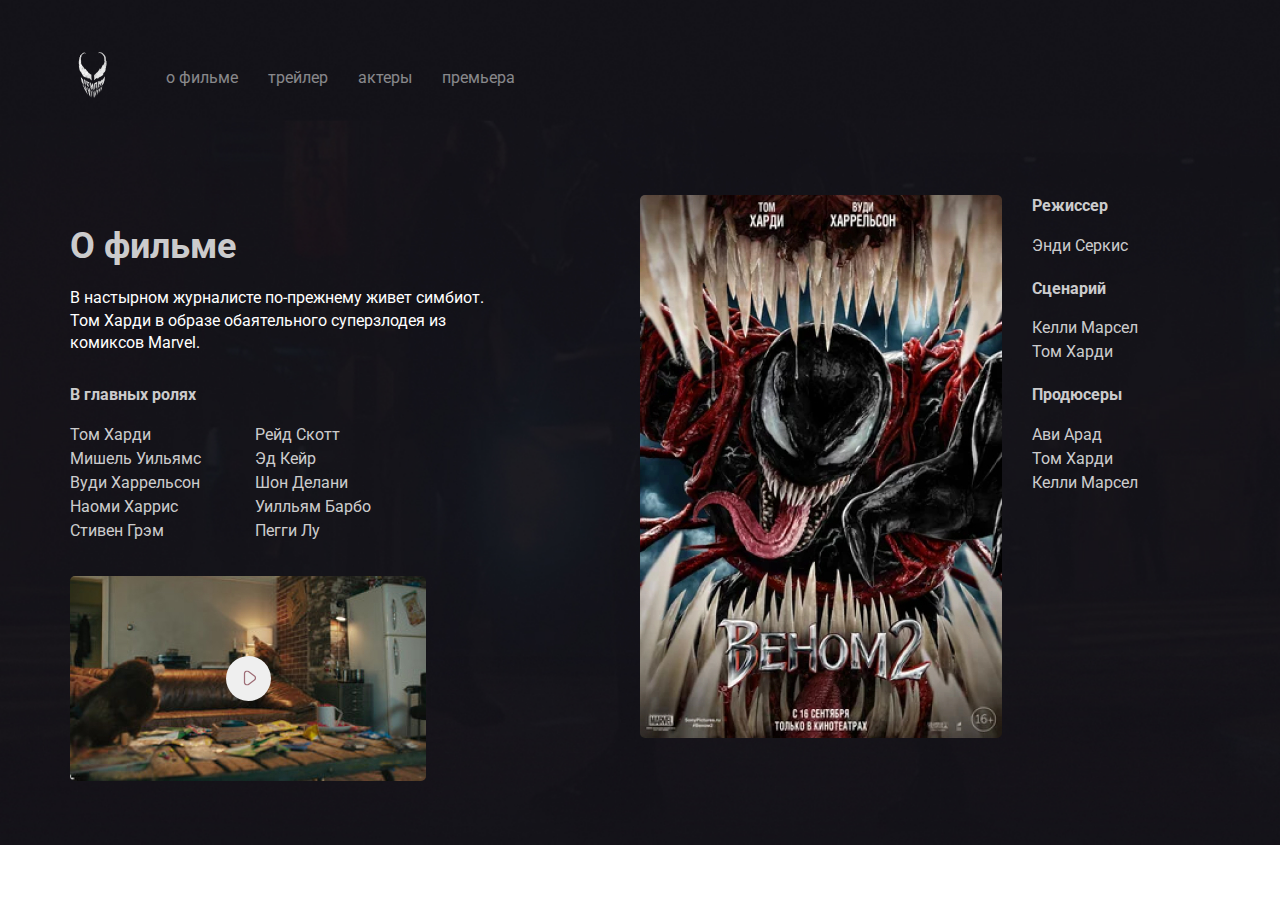
==== about.html @ 666c05d5 "Добавлена страница about.html, переделаны классы body (кровь осталась только на главной странице)" ====
<!DOCTYPE html>
<html lang="ru">
<head>
    <meta charset="UTF-8">
    <title>О фильме Venom 2</title>
    <link rel="preconnect" href="https://fonts.gstatic.com">
    <link href="https://fonts.googleapis.com/css2?family=Roboto:wght@400;700&display=swap" rel="stylesheet">
    <link rel="stylesheet" href="./css/normalize.css"> 
    <link rel="stylesheet" href="./css/style.css">
</head>
<body class="primary-backgroud"> 
    <div class="container">
        <header class="header">
            <a href="/" class="logo-link">
                <img src="./img/header-navbar-logo.png" alt="logo: Venom" class="logo-img" width="46" height="71">
            </a>
            <nav class="nav">
                <ul class="nav-menu">
                    <li class="nav-menu-item">
                        <a href="" class="nav-menu-link">
                            о фильме
                        </a>
                    </li>
                    <li class="nav-menu-item">
                        <a href="" class="nav-menu-link">
                            трейлер
                        </a>
                    </li>
                    <li class="nav-menu-item">
                        <a href="" class="nav-menu-link">
                            актеры
                        </a>
                    </li>
                    <li class="nav-menu-item">
                        <a href="" class="nav-menu-link">
                            премьера
                        </a>
                    </li>
                </ul>
            </nav>
        </header>
        <div class="content">
            <div class="col">
                <h2 class="content-title">О фильме</h2>
                <p class="content-text">В настырном журналисте по-прежнему живет симбиот. Том Харди в образе обаятельного суперзлодея из комиксов Marvel.</p>
                <h3 class="content-subtitle">В главных ролях</h3>
                <ul class="list column-2">
                    <li class="list-item">Том Харди</li>
                    <li class="list-item">Мишель Уильямс</li>
                    <li class="list-item">Вуди Харрельсон</li>
                    <li class="list-item">Наоми Харрис</li>
                    <li class="list-item">Стивен Грэм</li>
                    <li class="list-item">Рейд Скотт</li>
                    <li class="list-item">Эд Кейр</li>
                    <li class="list-item">Шон Делани</li>
                    <li class="list-item">Уилльям Барбо</li>
                    <li class="list-item">Пегги Лу</li>
                </ul>
                <div class="trailer">
                    <button class="play">
                        <img src="./img/play.svg" alt="icon: play" class="play-icon">
                    </button>
                </div>
            </div>
            <div class="col ">
                <div class="poster-wrapper">
                    <img src="./img/poster.jpg" alt="logo: poster" class="poster">
                    <div class="creators">
                        <h3  class="content-subtitle">Режиссер</h3>
                        <ul class="list">
                            <li  class="list-item">Энди Серкис</li>
                        </ul>
                        <h3  class="content-subtitle">Сценарий</h3>
                        <ul class="list">
                            <li  class="list-item">Келли Марсел</li>
                            <li  class="list-item">Том Харди</li>
                        </ul>
                        <h3  class="content-subtitle">Продюсеры</h3>
                        <ul class="list">
                            <li  class="list-item">Ави Арад</li>
                            <li  class="list-item">Том Харди</li>
                            <li  class="list-item">Келли Марсел</li>
                        </ul>
                    </div>
                </div>
            </div>
        </div>
    </div>
</body>
</html>
---- css/style.css ----
body{
    background-color: #14131a;
    color:white;
    font-family:"Roboto",serif;
}

.header{
    display: flex;
    align-items: center;
    padding-top: 40px;
    margin-bottom: 80px;
}
.container{
    max-width: 1140px;
    margin: auto;
}
.logo-link{
    display: inline-block;
    margin-right: 50px;
}

.nav-menu{
    list-style-type: none;
    margin: 0;
    padding: 0;
    display: flex;
}

.nav-menu-item{
    margin-right: 30px;
}

.nav-menu-item:last-child{
    margin-right: 0;
}

.nav-menu-link{
    color: rgba(255, 255, 255, 0.5);
    text-decoration: none;
}

.film-date{
    display: block;
    font-size: 24px;
    line-height: 28px;
    color: rgba(255, 255, 255, 0.8);
    margin-bottom: 38px;
}

.film-description{
    margin-top: 40px;
    font-size: 16px;
    line-height: 140%;
    color: rgba(255, 255, 255, 0.8);
    max-width: 423px;
}

.button{
    padding: 15px 30px;
    border: none;
    border-radius: 5px;
    text-decoration: none;
}
.button:hover{
    cursor: pointer;
}
.button-text, .button-icon{
    display: inline-block;
    vertical-align: middle;
    font-size: 14px;
    margin-right: 10px;
}

.button-primary{
    color:#8d0019;
    background-color: #fff;
}

.button-link{
    color:#fff;
}

.button-group{
    margin-top: 70px;
}

.venom{
    position: absolute;
    top: 0;
    right: 0;
}

.blood{
    background:url("../img/blood.png") no-repeat top right,
     url("../img/background.jpg") no-repeat center center/ 100%;
}
.primary-backgroud{
    background:url("../img/background.jpg") no-repeat center center/ 100%;
}
.content{
    display: flex;
}

.col{
    flex-basis: 50%;
}

.content-title{
    font-weight: bold;
    font-size: 36px;
    line-height: 42px;
    color: rgba(255, 255, 255, 0.8);
    margin-bottom: 20px;
}

.content-text{
    font-style: normal;
    font-weight: normal;
    font-size: 16px;
    line-height: 140%;
    max-width: 423px;
    margin-bottom: 30px;
}
.content-subtitle{
    font-weight: bold;
    font-size: 16px;
    line-height: 140%;
    color: rgba(255, 255, 255, 0.8);
    margin-bottom: 15px;
    margin-top: 0;
}

.content .list{
    padding-left: 0;
    list-style-type: none;

}

.content .list-item{
    font-weight: normal;
    font-size: 16px;
    line-height: 1.5;
    color: rgba(255, 255, 255, 0.8);
}

.column-2{
    -webkit-column-count: 2;
    -moz-column-count: 2;
    column-count: 2;
    -webkit-column-gap: 20px;
    -moz-column-gap: 20px;
    column-gap: 20px;
    max-width: 350px;
}

.content .trailer{
    width: 356px;
    height: 205px;
    background: url("../img/player.jpg") no-repeat center/contain;
    border-radius: 5px;
    display: flex;
    justify-content: center;
    align-items: center;
    margin-top: 33px;
}

.trailer .play{
    width: 45px;
    height: 45px;
    border-radius: 50%;
    border:none;
    cursor: pointer;
}
.trailer .play-icon{
    transform: translate(1px,2px);
}

.poster-wrapper{
    display: flex;
    align-items: start;
}

.poster{
    width: 362px;
    border-radius: 5px;
    margin-right: 30px;
}

.poster-wrapper .content-subtitle{
    margin-bottom: 5px;
}

.poster-wrapper .content-text{
    margin-bottom: 20px;
}

.poster-wrapper .list{
    margin-bottom: 20px;
    list-style: none;
}
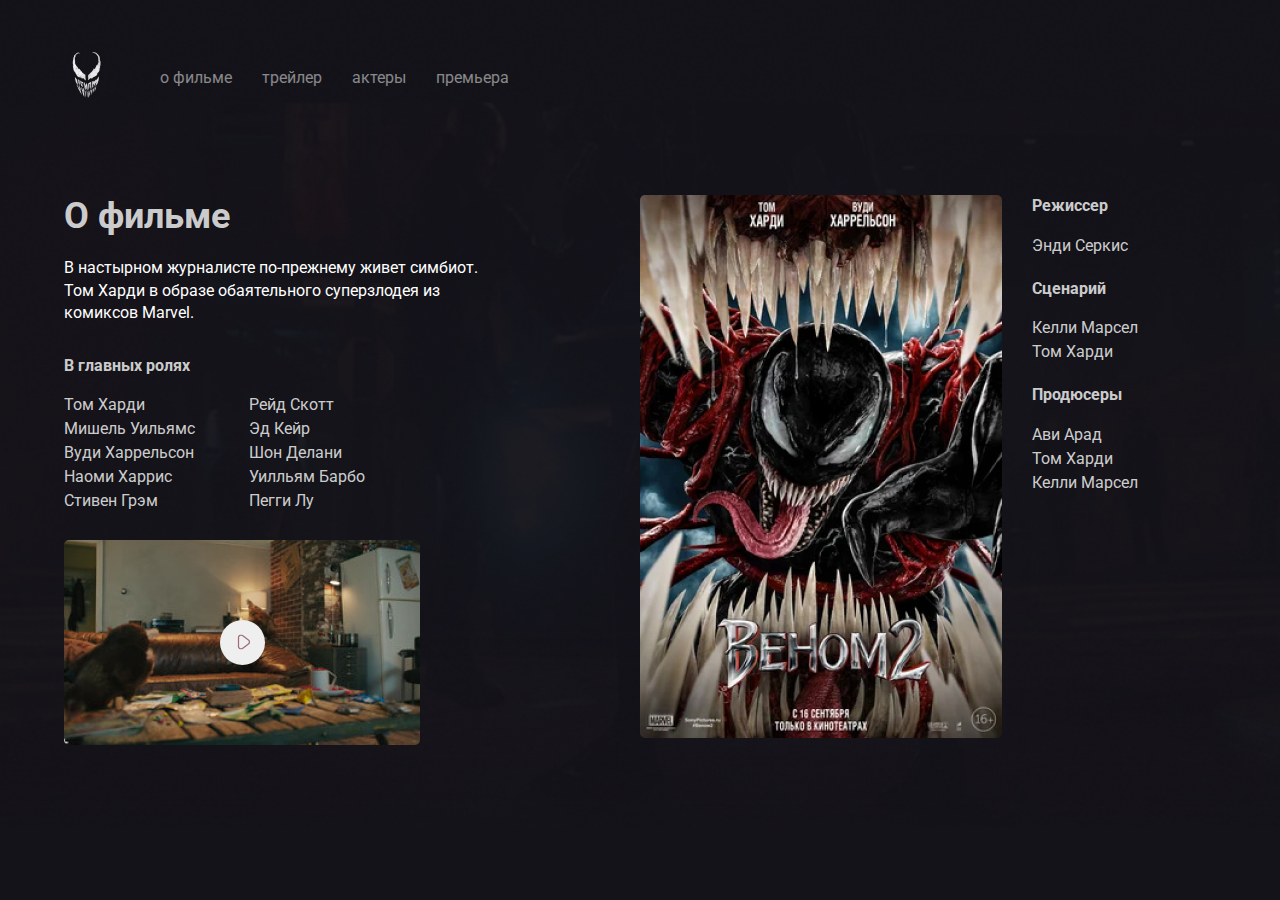
==== commit 5fbf3196: "adaptive for mobile version. add video on click "trailer button"" ====
--- a/about.html
+++ b/about.html
@@ -15,6 +15,14 @@
                 <img src="./img/header-navbar-logo.png" alt="logo: Venom" class="logo-img" width="46" height="71">
             </a>
             <nav class="nav">
+                <button class="menu-button">
+                    <span class="menu-button-text">Меню</span>
+                    <img src="./img/menu-icon.svg" alt="icon: burger menu" class="menu-button-icon">
+                </button>
+                <button class="menu-close">
+                    <span class="menu-close-text">закрыть</span>
+                    <img src="./img/arrow.svg" alt="icon: arrow right" class="menu-close-icon">
+                </button>
                 <ul class="nav-menu">
                     <li class="nav-menu-item">
                         <a href="" class="nav-menu-link">
@@ -86,6 +94,7 @@
             </div>
         </div>
     </div>
+    <script src="./js/main.js"></script>
 </body>
 </html>
 
--- a/css/style.css
+++ b/css/style.css
@@ -3,6 +3,17 @@
     color:white;
     font-family:"Roboto",serif;
 }
+img{
+    max-width: 100%;
+}
+
+.venom{
+    position: absolute;
+    top: 0;
+    right: 0;
+    max-width: 728px;
+    width: 50%;
+}
 
 .header{
     display: flex;
@@ -11,7 +22,8 @@
     margin-bottom: 80px;
 }
 .container{
-    max-width: 1140px;
+    /* max-width: 1140px; */
+    width: 90%;
     margin: auto;
 }
 .logo-link{
@@ -44,17 +56,20 @@
     font-size: 24px;
     line-height: 28px;
     color: rgba(255, 255, 255, 0.8);
-    margin-bottom: 38px;
+    margin-bottom: 2%;
 }
 
 .film-description{
-    margin-top: 40px;
+    margin-top: 3%;
     font-size: 16px;
     line-height: 140%;
     color: rgba(255, 255, 255, 0.8);
     max-width: 423px;
 }
-
+.film-logo{
+    max-width: 830px;
+    width: 70%;
+}
 .button{
     padding: 15px 30px;
     border: none;
@@ -81,21 +96,16 @@
 }
 
 .button-group{
-    margin-top: 70px;
-}
-
-.venom{
-    position: absolute;
-    top: 0;
-    right: 0;
-}
+    margin-top: 5%;
+}
+
 
 .blood{
-    background:url("../img/blood.png") no-repeat top right,
-     url("../img/background.jpg") no-repeat center center/ 100%;
+    background:url("../img/blood.png") no-repeat top right/70%,
+    #14131a url("../img/background.jpg") no-repeat center center/ 100%;
 }
 .primary-backgroud{
-    background:url("../img/background.jpg") no-repeat center center/ 100%;
+    background:#14131a url("../img/background.jpg") no-repeat center center/ 100%;
 }
 .content{
     display: flex;
@@ -111,6 +121,7 @@
     line-height: 42px;
     color: rgba(255, 255, 255, 0.8);
     margin-bottom: 20px;
+    margin-top: 0;
 }
 
 .content-text{
@@ -161,7 +172,7 @@
     display: flex;
     justify-content: center;
     align-items: center;
-    margin-top: 33px;
+    margin-top: 27px;
 }
 
 .trailer .play{
@@ -197,4 +208,136 @@
 .poster-wrapper .list{
     margin-bottom: 20px;
     list-style: none;
+}
+
+.menu-button{
+    display: none;
+}
+
+.menu-close{
+    display: none;
+}
+@media (max-width:1024px) {
+    .content{
+        flex-direction: column;
+        margin-bottom: 5%;
+    }
+    .col{
+        margin-bottom: 5%;
+    }
+    .header{
+        margin-bottom: 4%;
+    }
+    .film{
+        margin-top: 20%;
+    }
+}
+@media(max-width: 768px){
+    .blood{
+        background: #14131a;
+    }
+    .venom{
+        top: 10%;
+    }
+}
+
+@media(max-width: 576px){
+    .venom{
+        top: 20%;
+        width: 30%;
+    }
+    .nav-menu{
+        position: fixed;
+        left: 0;
+        top: 0;
+        width: 100%;
+        height: 100%;
+        z-index: 9;
+        background-color: #fff;
+        display: flex;
+        align-items: center;
+        justify-content: center;
+        flex-direction: column;
+       transform: translateX(100%);
+       transition: transform 0.2s;
+    }
+    .nav-menu-item{
+        margin-right: 0;
+        margin-bottom: 2%;
+        margin-top: 2%;
+    }
+
+    .nav{
+        margin-left: auto;
+       
+    }
+
+    .nav-menu-link{
+        color:#14131a;
+
+    }
+
+    .menu-button{
+        display: flex;
+        justify-content: center;
+        align-items: center;
+        padding: 10px;
+        border: none;
+        background-color:#14131a;
+        cursor: pointer;
+        color: #fff;
+    }
+    
+    .menu-button-text{
+        margin-right: 10px;
+    }
+    .button-group{
+        display: flex;
+        align-items: center;
+        justify-content: center;
+        flex-direction: column;
+    }
+    .film-text{
+        text-align: center;
+    }
+    .poster{
+        margin-bottom: 4%;
+        margin-right: 0;
+        max-width: 350px;
+        width: 100%;
+    }
+    .poster-wrapper{
+        flex-direction: column;
+    }
+    .content .trailer{
+        max-width: 350px;
+        width: 100%;
+    }
+    .column-2{
+        column-count: 1;
+    }
+        
+    .menu-close{
+        position: fixed;
+        right: 25px;
+        top: 65px;
+        display: flex;
+        align-items: center;
+        z-index: 10;
+        border: none;
+        cursor: pointer;
+        background: #fff;
+        transform: translateX(300%);
+        transition: transform 0.2s;
+        transition-delay: 0.2s;
+        opacity: 0;
+    }
+
+    .is-activ{
+        transform: translateX(0);
+        opacity: 1;
+    }
+    .menu-close-text{
+        margin-right: 10px;
+    }
 }